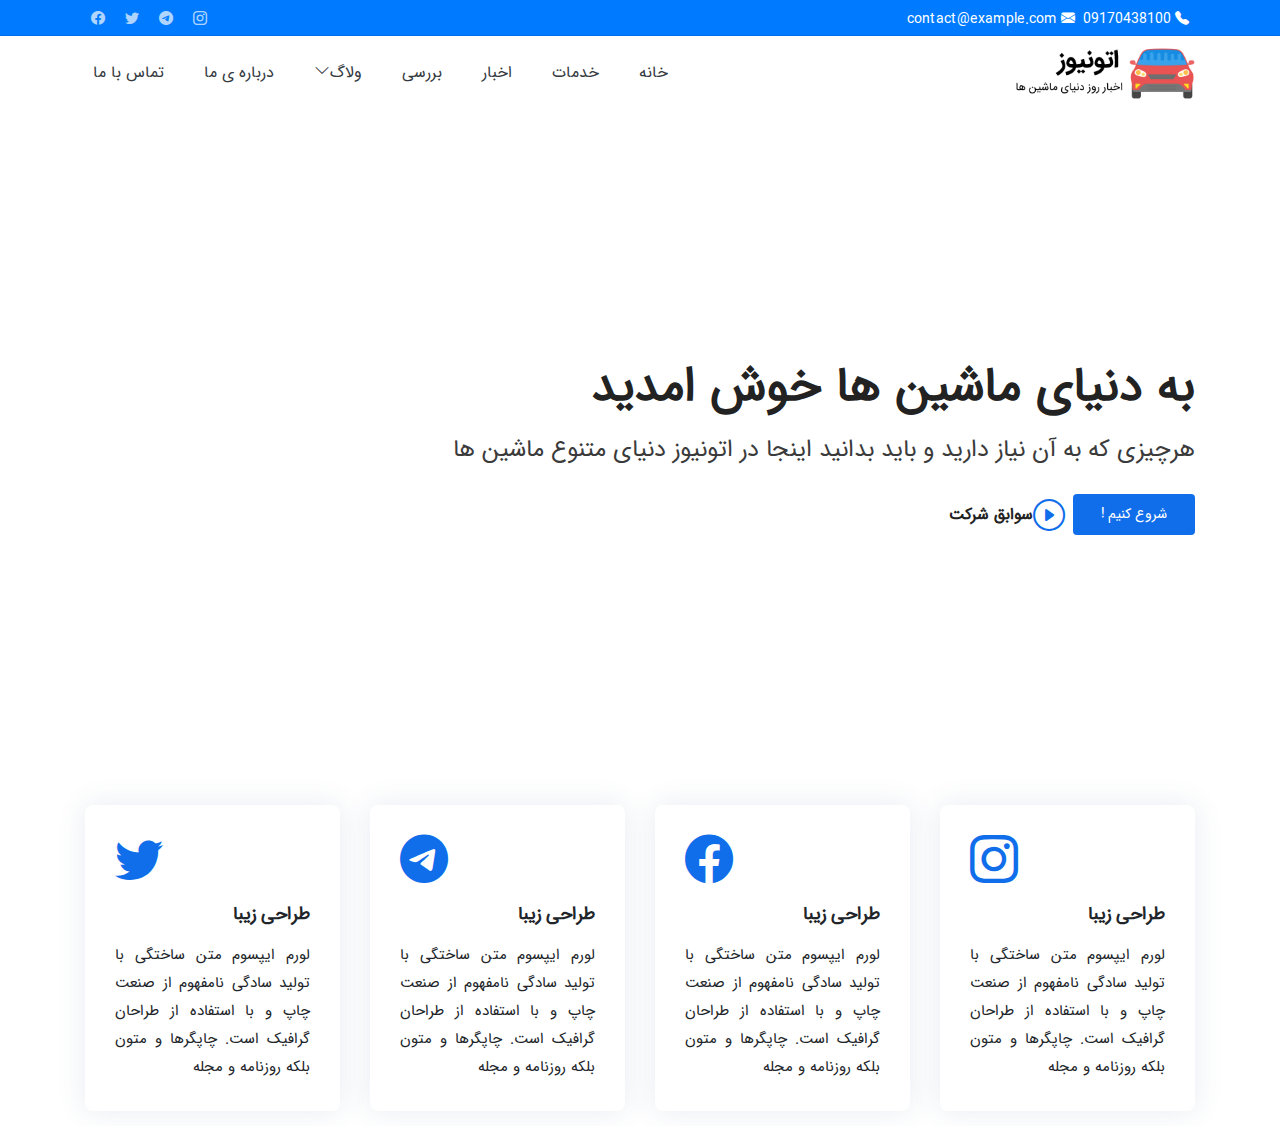
==== index.html @ 29fd014a "Rename index2.html to index.html" ====
<!DOCTYPE html>
<html lang="en">
<head>
    <meta charset="UTF-8">
    <meta http-equiv="X-UA-Compatible" content="IE=edge">
    <meta name="viewport" content="width=device-width, initial-scale=1.0">
    <link rel="stylesheet" href="css/bootstrap-grid.min.css" />
    <link rel="stylesheet" href="css/bootstrap-reboot.min.css" />
    <link rel="stylesheet" href="css/bootstrap.min.css" />
    <link rel="stylesheet" href="css/bootstrap-icons/bootstrap-icons.css" />
    <link rel="stylesheet" href="css/_index.css" />
    <title></title>
</head>
<body>
    <div class="top-bar d-flex align-items-center">
        <div class="container">
            <div class="row d-flex justify-content-center justify-content-md-between">
                <div class="topbar-right">
                    <ul>
                        <li><i class="bi bi-telephone-fill"></i></li>
                        <li>09170438100</li>
                        <li></li>
                        <li><i class="bi bi-envelope-fill"></i></li>
                        <li>contact@example.com</li>
                    </ul>
                </div>
                <div class="topbar-left">
                    <ul>
                        <li class="mr-3"><a href="#"><i class="bi bi-instagram"></i></a></li>
                        <li class="mr-3"><a href="#"><i class="bi bi-telegram"></i></a></li>
                        <li class="mr-3"><a href="#"><i class="bi bi-twitter"></i></a></li>
                        <li class="mr-3"><a href="#"><i class="bi bi-facebook"></i></a></li>
                    </ul>
                </div>
            </div>
        </div>
    </div>
    <nav class="navbar navbar-expand-md sticky-top bg-white" id="navbar">
        <div class="container">
            <a href="#" class="navbar-brand m-0 p-0">
                <img src="carshop.png" alt="" width="180px">
            </a>
            <button class="btn navbar-toggler" data-target="#navbar-collapse" data-toggle="collapse" aria-expanded="false" aria-controls="navbar-collapse">
                <span class="bi bi-list"></span>
            </button>
            <div id="navbar-collapse" class="collapse navbar-collapse">
                <div class="navbar-nav mr-auto">
                    <a href="#" class="nav-item nav-link text-dark mr-4">خانه</a>
                    <a href="#" class="nav-item nav-link text-dark mr-4">خدمات</a>
                    <a href="#" class="nav-item nav-link text-dark mr-4">اخبار</a>
                    <a href="#" class="nav-item nav-link text-dark mr-4">بررسی</a>
                    <div class="dropdown">
                        <a href="#" class="nav-item nav-link text-dark mr-4" role="button" data-toggle="dropdown">ولاگ<span class="bi bi-chevron-down"></span></a>
                        <div class="dropdown-menu">
                            <a href="#" class="dropdown-item">ماشین های داخلی</a>
                            <a href="#" class="dropdown-item">ماشین های خارجی</a>
                            <a href="#" class="dropdown-item">تعمیرات خودرو</a>
                            <a href="#" class="dropdown-item">قیمت ها و بررسی</a>
                        </div>
                    </div>
                    <a href="#" class="nav-item nav-link text-dark mr-4">درباره ی ما</a>
                    <a href="#" class="nav-item nav-link text-dark mr-4">تماس با ما</a>
                </div>
            </div>
        </div>
    </nav>
      <!-- ======= Hero Section ======= -->
  <section id="hero" class="d-flex align-items-center">
    <div class="container">
      <h1 class="d-block text-right">به دنیای ماشین ها خوش امدید</h1>
      <h2 class="d-block text-right">هرچیزی که به آن نیاز دارید و باید بدانید اینجا در اتونیوز دنیای متنوع ماشین ها</h2>
      <div class="d-flex">
        <a href="#about" class="btn-get-started scrollto">شروع کنیم !</a>
        <a href="https://www.youtube.com/watch?v=jDDaplaOz7Q" class="glightbox btn-watch-video"><i class="bi bi-play-circle"></i><span>سوابق شرکت</span></a>
      </div>
    </div>
  </section>
  <!-- End Hero -->
  <div id="main">
      <div class="container">
          <div class="row">
            <div class="col-12 col-lg-3 col-md-6 mb-lg-0 mb-5">
                <div class="icon-box">
                    <div class="icon"><i class="bi bi-instagram"></i></div>
                    <h4 class="title-F">طراحی زیبا</h4>
                    <p class="text-justify text-F">
                        لورم ایپسوم متن ساختگی با تولید سادگی نامفهوم از صنعت چاپ و با استفاده از طراحان گرافیک است. چاپگرها و متون بلکه روزنامه و مجله 
                    </p>
                </div>
            </div>
            <div class="col-12 col-lg-3 col-md-6 mb-lg-0 mb-5">
              <div class="icon-box">
                <div class="icon"><i class="bi bi-facebook"></i></div>
                <h4 class="title-F">طراحی زیبا</h4>
                <p class="text-justify text-F">
                    لورم ایپسوم متن ساختگی با تولید سادگی نامفهوم از صنعت چاپ و با استفاده از طراحان گرافیک است. چاپگرها و متون بلکه روزنامه و مجله 
                </p>
              </div>
          </div>
          <div class="col-12 col-lg-3 col-md-6 mb-lg-0 mb-5">
              <div class="icon-box">
                <div class="icon"><i class="bi bi-telegram"></i></div>
                <h4 class="title-F">طراحی زیبا</h4>
                <p class="text-justify text-F">
                    لورم ایپسوم متن ساختگی با تولید سادگی نامفهوم از صنعت چاپ و با استفاده از طراحان گرافیک است. چاپگرها و متون بلکه روزنامه و مجله 
                </p>
              </div>
          </div>
          <div class="col-12 col-lg-3 col-md-6 mb-lg-0 mb-5">
              <div class="icon-box">
                  <div class="icon"><i class="bi bi-twitter"></i></div>
                  <h4 class="title-F">طراحی زیبا</h4>
                  <p class="text-justify text-F">
                      لورم ایپسوم متن ساختگی با تولید سادگی نامفهوم از صنعت چاپ و با استفاده از طراحان گرافیک است. چاپگرها و متون بلکه روزنامه و مجله 
                  </p>
              </div>
          </div>
          </div>
      </div>
  </div>
</body>
<script src="https://code.jquery.com/jquery-3.3.1.slim.min.js" integrity="sha384-q8i/X+965DzO0rT7abK41JStQIAqVgRVzpbzo5smXKp4YfRvH+8abtTE1Pi6jizo"
    crossorigin="anonymous"></script>
<script src="https://cdnjs.cloudflare.com/ajax/libs/popper.js/1.14.3/umd/popper.min.js" integrity="sha384-ZMP7rVo3mIykV+2+9J3UJ46jBk0WLaUAdn689aCwoqbBJiSnjAK/l8WvCWPIPm49"
    crossorigin="anonymous"></script>
<script src="https://stackpath.bootstrapcdn.com/bootstrap/4.1.3/js/bootstrap.min.js" integrity="sha384-ChfqqxuZUCnJSK3+MXmPNIyE6ZbWh2IMqE241rYiqJxyMiZ6OW/JmZQ5stwEULTy"
    crossorigin="anonymous"></script>
<script>
    $(function () {
        $('[data-toggle="popover"]').popover();
    });
    $(function () {
        $('[data-toggle="tooltip"]').tooltip();
    });
    window.addEventListener("scroll",function(){
        var header=document.getElementById("navbar");
        header.classList.toggle("sticky", window.scrollY > 2);
    })
</script>
</html>
---- css/_index.css ----
html,
*,
body {
  direction: rtl;
  font-family: iransansweb;
}
@font-face {
  font-family: iransansweb;
  src: url("../font/iransansweb/IRANSansWeb.eot") format("eot");
  src: url("../font/iransansweb/IRANSansWeb.ttf") format("ttf");
  src: url("../font/iransansweb/IRANSansWeb.woff") format("woff");
}
@font-face {
  font-family: iransansdn;
  src: url("../font/iransansdn/iransansdn.eot") format("eot");
  src: url("../font/iransansdn/iransansdn.ttf") format("ttf");
  src: url("../font/iransansdn/iransansdn.woff") format("woff");
}
::selection {
  background-color: #000;
  color: #fff;
}
.top-bar {
  background-color: #007bff;
  color: #fff;
  font-size: 14px;
  padding: 5px 0px;
  border-bottom: 1px solid rgba(0, 0, 0, 0.08);
}
.top-bar a {
  color: rgba(255, 255, 255, 0.7);
  transition: 0.3s;
}
.top-bar a:hover {
  color: white;
}
.topbar-right {
  float: right;
  margin-top: 4px;
}
.topbar-left {
  float: left;
  margin-top: 4px;
}
.topbar-left,
.topbar-right {
  padding-left: 21px;
  padding-right: 21px;
}
.topbar-left ul,
.topbar-right ul {
  padding: 0px;
  margin: 0px;
  list-style: none;
}
.topbar-left ul li,
.topbar-right ul li {
  display: inline-block;
}
#top-bar .nav-link i {
  font-size: 18px;
}
/*my nabar*/
.sticky {
  padding: 5px !important;
  box-shadow: 0 0.125rem 0.25rem rgba(0, 0, 0, 0.075) !important;
}
#navbar {
  padding: 10px;
  transition: all 0.5s ease-in-out 0s;
}
.navbar-nav .nav-link::before {
  content: "";
  position: absolute;
  left: 0;
  top: 80%;
  width: 0%;
  background-color: #fff;
  height: 2px;
  transition: all 0.5s linear;
  margin: 7px 0;
}
.navbar-nav .nav-link::after {
  content: "";
  position: absolute;
  right: 0;
  top: 80%;
  width: 0%;
  background-color: #fff;
  height: 2px;
  transition: all 0.5s linear;
  margin: 7px 0;
}
.navbar-nav .nav-link {
  position: relative;
}
.navbar-nav .nav-link:hover::before {
  width: 100%;
  background-color: #007bff;
}
.navbar-nav .nav-link:hover::after {
  width: 100%;
  background-color: #007bff;
}
.navbar-nav .nav-link:hover {
  color: #007bff !important;
}
.navbar-nav .dropdown-menu {
  padding: 10px 0;
  border: 1px solid rgba(0, 0, 0, 0.08);
}
.navbar-nav .dropdown-menu .dropdown-item {
  text-align: right;
  padding: 10px;
}
#hero {
  width: 100%;
  height: 75vh;
  background: url("https://images01.nicepage.com/c461c07a441a5d220e8feb1a/7b41792002e653d393caf40e/vbvbvbvb.jpg") top right;
  background-size: cover;
  position: relative;
  background-repeat: no-repeat;
}

#hero:before {
  content: "";
  background: rgba(255, 255, 255, 0.5);
  position: absolute;
  bottom: 0;
  top: 0;
  left: 0;
  right: 0;
}
#hero .container {
  position: relative;
}
#hero h1 {
  margin: 0;
  margin-bottom: 5px;
  font-size: 48px;
  font-weight: 700;
  line-height: 56px;
  color: #222222;
}

#hero h1 span {
  color: #106eea;
}

#hero h2 {
  color: #3b3b3b;
  margin: 5px 0 30px 0;
  margin-top: 20px;
  font-size: 24px;
  font-weight: 400;
}

#hero .btn-get-started {
  text-transform: uppercase;
  font-weight: 500;
  font-size: 14px;
  letter-spacing: 1px;
  display: inline-block;
  padding: 10px 28px;
  border-radius: 4px;
  transition: 0.5s;
  color: #fff;
  background: #106eea;
}

#hero .btn-get-started:hover {
  background: #247cf0;
}

#hero .btn-watch-video {
  font-size: 16px;
  transition: 0.5s;
  margin-left: 25px;
  color: #222222;
  font-weight: 600;
  display: flex;
  align-items: center;
}

#hero .btn-watch-video i {
  color: #106eea;
  font-size: 32px;
  transition: 0.3s;
  line-height: 0;
  margin-right: 8px;
}

#hero .btn-watch-video:hover {
  color: #106eea;
}

#hero .btn-watch-video:hover i {
  color: #3b8af2;
}

@media (min-width: 1024px) {
  #hero {
    background-attachment: fixed;
  }
}

@media (max-width: 768px) {
  #hero {
    height: 100vh;
  }
  #hero h1 {
    font-size: 28px;
    line-height: 36px;
  }
  #hero h2 {
    font-size: 18px;
    line-height: 24px;
    margin-bottom: 30px;
  }
  #hero .btn-get-started,
  #hero .btn-watch-video {
    font-size: 13px;
  }
}

@media (max-height: 500px) {
  #hero {
    height: 120vh;
  }
}
.icon-box {
  padding: 30px;
  position: relative;
  overflow: hidden;
  background-color: #fff;
  box-shadow: 0 0 29px 0 rgba(68, 88, 144, 0.12);
  transition: all 0.3s ease-in-out;
  border-radius: 8px;
  z-index: 1;
}
.icon-box::before {
  content: "";
  position: absolute;
  background: #cbe0fb;
  right: 0;
  left: 0;
  bottom: 0;
  top: 100%;
  transition: all 0.3s;
  z-index: -1;
}

.icon-box:hover::before {
  background: #106eea;
  top: 0;
  border-radius: 0px;
}
.icon {
  margin-bottom: 15px;
}
.icon i {
  font-size: 48px;
  line-height: 1;
  color: #106eea;
  transition: all 0.3s ease-in-out;
}
#main {
  margin-top: 20px;
  margin-bottom: 15px;
}
.icon-box h4 {
  font-weight: 700;
  margin-bottom: 15px;
  font-size: 18px;
  text-align: right;
}
.icon-box p {
  font-size: 15px;
  line-height: 28px;
  margin-bottom: 0;
}
.icon-box:hover {
  color: #fff;
}
.icon-box:hover .icon i {
  color: #fff;
}
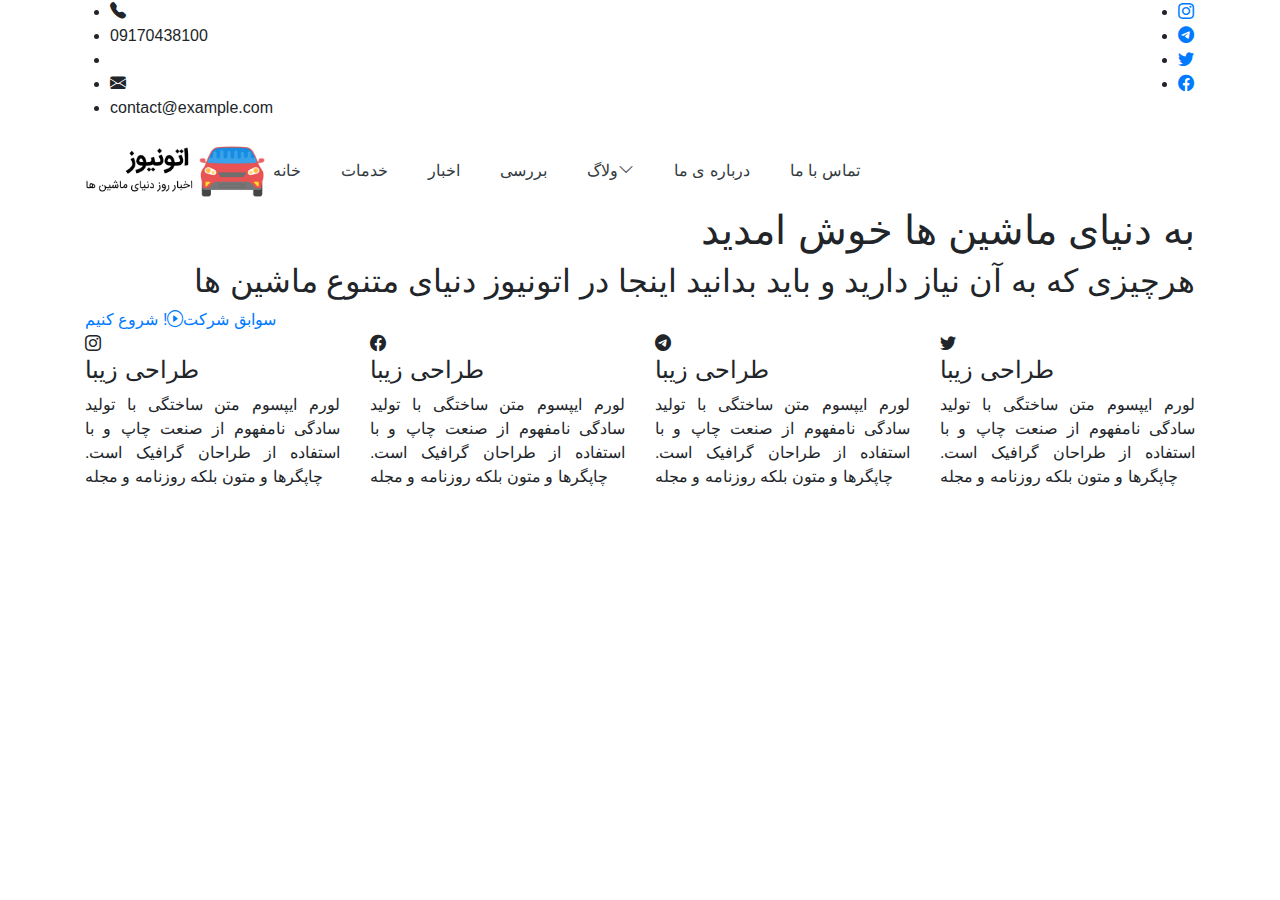
==== commit ba11efa6: "Update index.html" ====
--- a/index.html
+++ b/index.html
@@ -8,7 +8,7 @@
     <link rel="stylesheet" href="css/bootstrap-reboot.min.css" />
     <link rel="stylesheet" href="css/bootstrap.min.css" />
     <link rel="stylesheet" href="css/bootstrap-icons/bootstrap-icons.css" />
-    <link rel="stylesheet" href="css/_index.css" />
+    <link rel="stylesheet" href="css/style.css" />
     <title></title>
 </head>
 <body>
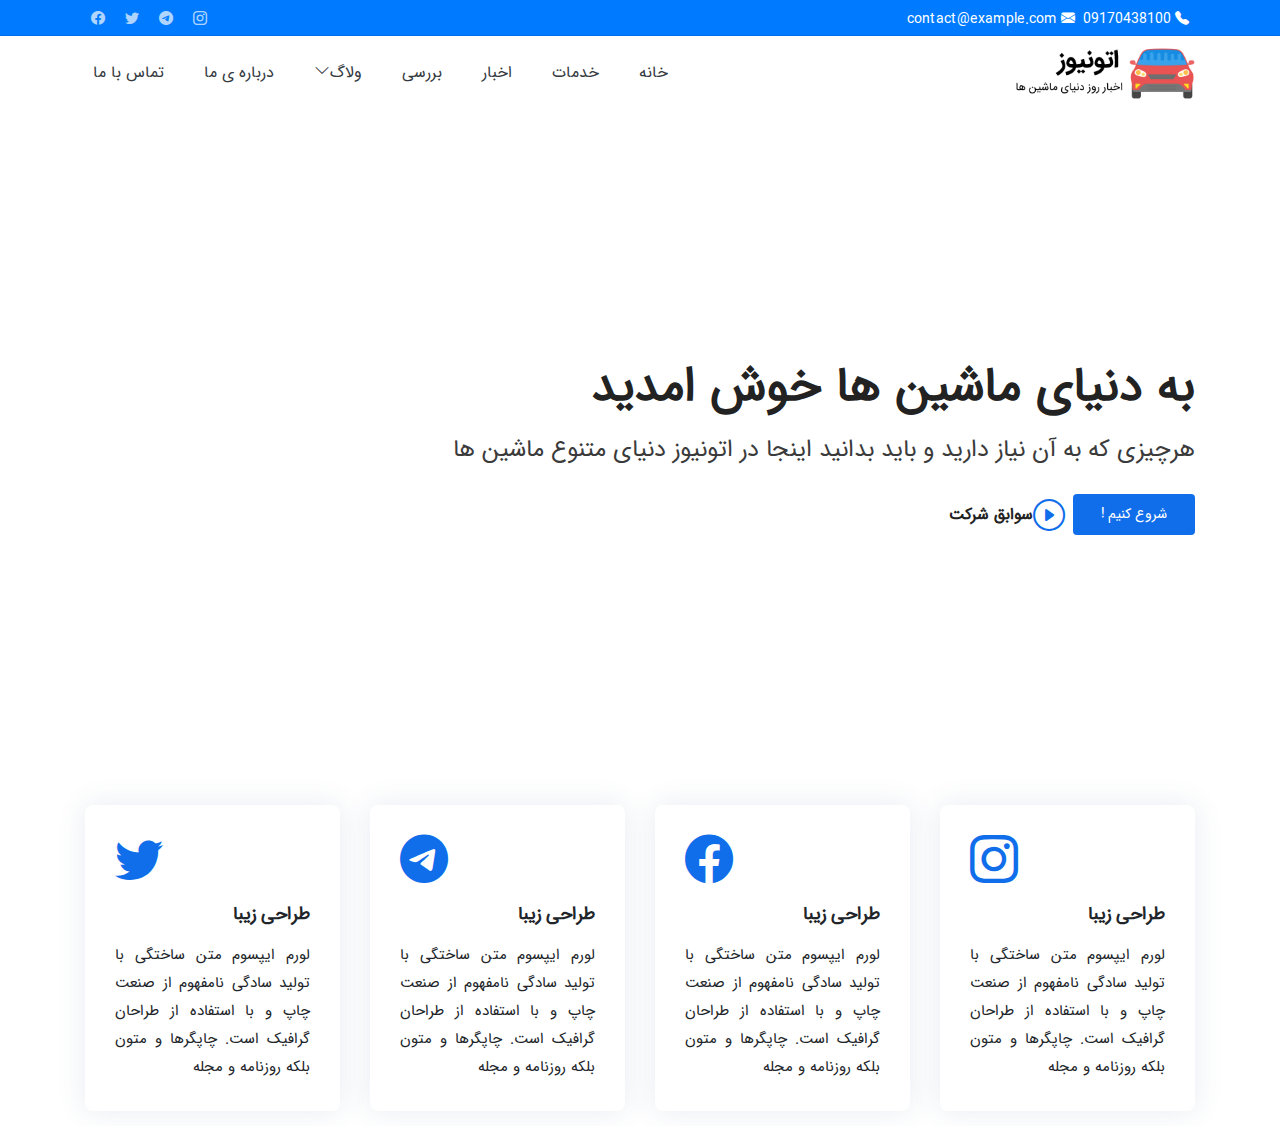
==== commit 40b4c8e2: "Update index.html" ====
--- a/index.html
+++ b/index.html
@@ -10,6 +10,294 @@
     <link rel="stylesheet" href="css/bootstrap-icons/bootstrap-icons.css" />
     <link rel="stylesheet" href="css/style.css" />
     <title></title>
+    <style>
+    html,
+*,
+body {
+  direction: rtl;
+  font-family: iransansweb;
+}
+@font-face {
+  font-family: iransansweb;
+  src: url("../font/iransansweb/IRANSansWeb.eot") format("eot");
+  src: url("../font/iransansweb/IRANSansWeb.ttf") format("ttf");
+  src: url("../font/iransansweb/IRANSansWeb.woff") format("woff");
+}
+@font-face {
+  font-family: iransansdn;
+  src: url("../font/iransansdn/iransansdn.eot") format("eot");
+  src: url("../font/iransansdn/iransansdn.ttf") format("ttf");
+  src: url("../font/iransansdn/iransansdn.woff") format("woff");
+}
+::selection {
+  background-color: #000;
+  color: #fff;
+}
+.top-bar {
+  background-color: #007bff;
+  color: #fff;
+  font-size: 14px;
+  padding: 5px 0px;
+  border-bottom: 1px solid rgba(0, 0, 0, 0.08);
+}
+.top-bar a {
+  color: rgba(255, 255, 255, 0.7);
+  transition: 0.3s;
+}
+.top-bar a:hover {
+  color: white;
+}
+.topbar-right {
+  float: right;
+  margin-top: 4px;
+}
+.topbar-left {
+  float: left;
+  margin-top: 4px;
+}
+.topbar-left,
+.topbar-right {
+  padding-left: 21px;
+  padding-right: 21px;
+}
+.topbar-left ul,
+.topbar-right ul {
+  padding: 0px;
+  margin: 0px;
+  list-style: none;
+}
+.topbar-left ul li,
+.topbar-right ul li {
+  display: inline-block;
+}
+#top-bar .nav-link i {
+  font-size: 18px;
+}
+/*my nabar*/
+.sticky {
+  padding: 5px !important;
+  box-shadow: 0 0.125rem 0.25rem rgba(0, 0, 0, 0.075) !important;
+}
+#navbar {
+  padding: 10px;
+  transition: all 0.5s ease-in-out 0s;
+}
+.navbar-nav .nav-link::before {
+  content: "";
+  position: absolute;
+  left: 0;
+  top: 80%;
+  width: 0%;
+  background-color: #fff;
+  height: 2px;
+  transition: all 0.5s linear;
+  margin: 7px 0;
+}
+.navbar-nav .nav-link::after {
+  content: "";
+  position: absolute;
+  right: 0;
+  top: 80%;
+  width: 0%;
+  background-color: #fff;
+  height: 2px;
+  transition: all 0.5s linear;
+  margin: 7px 0;
+}
+.navbar-nav .nav-link {
+  position: relative;
+}
+.navbar-nav .nav-link:hover::before {
+  width: 100%;
+  background-color: #007bff;
+}
+.navbar-nav .nav-link:hover::after {
+  width: 100%;
+  background-color: #007bff;
+}
+.navbar-nav .nav-link:hover {
+  color: #007bff !important;
+}
+.navbar-nav .dropdown-menu {
+  padding: 10px 0;
+  border: 1px solid rgba(0, 0, 0, 0.08);
+}
+.navbar-nav .dropdown-menu .dropdown-item {
+  text-align: right;
+  padding: 10px;
+}
+#hero {
+  width: 100%;
+  height: 75vh;
+  background: url("https://images01.nicepage.com/c461c07a441a5d220e8feb1a/7b41792002e653d393caf40e/vbvbvbvb.jpg") top right;
+  background-size: cover;
+  position: relative;
+  background-repeat: no-repeat;
+}
+
+#hero:before {
+  content: "";
+  background: rgba(255, 255, 255, 0.5);
+  position: absolute;
+  bottom: 0;
+  top: 0;
+  left: 0;
+  right: 0;
+}
+#hero .container {
+  position: relative;
+}
+#hero h1 {
+  margin: 0;
+  margin-bottom: 5px;
+  font-size: 48px;
+  font-weight: 700;
+  line-height: 56px;
+  color: #222222;
+}
+
+#hero h1 span {
+  color: #106eea;
+}
+
+#hero h2 {
+  color: #3b3b3b;
+  margin: 5px 0 30px 0;
+  margin-top: 20px;
+  font-size: 24px;
+  font-weight: 400;
+}
+
+#hero .btn-get-started {
+  text-transform: uppercase;
+  font-weight: 500;
+  font-size: 14px;
+  letter-spacing: 1px;
+  display: inline-block;
+  padding: 10px 28px;
+  border-radius: 4px;
+  transition: 0.5s;
+  color: #fff;
+  background: #106eea;
+}
+
+#hero .btn-get-started:hover {
+  background: #247cf0;
+}
+
+#hero .btn-watch-video {
+  font-size: 16px;
+  transition: 0.5s;
+  margin-left: 25px;
+  color: #222222;
+  font-weight: 600;
+  display: flex;
+  align-items: center;
+}
+
+#hero .btn-watch-video i {
+  color: #106eea;
+  font-size: 32px;
+  transition: 0.3s;
+  line-height: 0;
+  margin-right: 8px;
+}
+
+#hero .btn-watch-video:hover {
+  color: #106eea;
+}
+
+#hero .btn-watch-video:hover i {
+  color: #3b8af2;
+}
+
+@media (min-width: 1024px) {
+  #hero {
+    background-attachment: fixed;
+  }
+}
+
+@media (max-width: 768px) {
+  #hero {
+    height: 100vh;
+  }
+  #hero h1 {
+    font-size: 28px;
+    line-height: 36px;
+  }
+  #hero h2 {
+    font-size: 18px;
+    line-height: 24px;
+    margin-bottom: 30px;
+  }
+  #hero .btn-get-started,
+  #hero .btn-watch-video {
+    font-size: 13px;
+  }
+}
+
+@media (max-height: 500px) {
+  #hero {
+    height: 120vh;
+  }
+}
+.icon-box {
+  padding: 30px;
+  position: relative;
+  overflow: hidden;
+  background-color: #fff;
+  box-shadow: 0 0 29px 0 rgba(68, 88, 144, 0.12);
+  transition: all 0.3s ease-in-out;
+  border-radius: 8px;
+  z-index: 1;
+}
+.icon-box::before {
+  content: "";
+  position: absolute;
+  background: #cbe0fb;
+  right: 0;
+  left: 0;
+  bottom: 0;
+  top: 100%;
+  transition: all 0.3s;
+  z-index: -1;
+}
+
+.icon-box:hover::before {
+  background: #106eea;
+  top: 0;
+  border-radius: 0px;
+}
+.icon {
+  margin-bottom: 15px;
+}
+.icon i {
+  font-size: 48px;
+  line-height: 1;
+  color: #106eea;
+  transition: all 0.3s ease-in-out;
+}
+#main {
+  margin-top: 20px;
+  margin-bottom: 15px;
+}
+.icon-box h4 {
+  font-weight: 700;
+  margin-bottom: 15px;
+  font-size: 18px;
+  text-align: right;
+}
+.icon-box p {
+  font-size: 15px;
+  line-height: 28px;
+  margin-bottom: 0;
+}
+.icon-box:hover {
+  color: #fff;
+}
+.icon-box:hover .icon i {
+  color: #fff;
+}</style>
 </head>
 <body>
     <div class="top-bar d-flex align-items-center">
--- a/css/style.css
+++ b/css/style.css
@@ -0,0 +1,287 @@
+html,
+*,
+body {
+  direction: rtl;
+  font-family: iransansweb;
+}
+@font-face {
+  font-family: iransansweb;
+  src: url("../font/iransansweb/IRANSansWeb.eot") format("eot");
+  src: url("../font/iransansweb/IRANSansWeb.ttf") format("ttf");
+  src: url("../font/iransansweb/IRANSansWeb.woff") format("woff");
+}
+@font-face {
+  font-family: iransansdn;
+  src: url("../font/iransansdn/iransansdn.eot") format("eot");
+  src: url("../font/iransansdn/iransansdn.ttf") format("ttf");
+  src: url("../font/iransansdn/iransansdn.woff") format("woff");
+}
+::selection {
+  background-color: #000;
+  color: #fff;
+}
+.top-bar {
+  background-color: #007bff;
+  color: #fff;
+  font-size: 14px;
+  padding: 5px 0px;
+  border-bottom: 1px solid rgba(0, 0, 0, 0.08);
+}
+.top-bar a {
+  color: rgba(255, 255, 255, 0.7);
+  transition: 0.3s;
+}
+.top-bar a:hover {
+  color: white;
+}
+.topbar-right {
+  float: right;
+  margin-top: 4px;
+}
+.topbar-left {
+  float: left;
+  margin-top: 4px;
+}
+.topbar-left,
+.topbar-right {
+  padding-left: 21px;
+  padding-right: 21px;
+}
+.topbar-left ul,
+.topbar-right ul {
+  padding: 0px;
+  margin: 0px;
+  list-style: none;
+}
+.topbar-left ul li,
+.topbar-right ul li {
+  display: inline-block;
+}
+#top-bar .nav-link i {
+  font-size: 18px;
+}
+/*my nabar*/
+.sticky {
+  padding: 5px !important;
+  box-shadow: 0 0.125rem 0.25rem rgba(0, 0, 0, 0.075) !important;
+}
+#navbar {
+  padding: 10px;
+  transition: all 0.5s ease-in-out 0s;
+}
+.navbar-nav .nav-link::before {
+  content: "";
+  position: absolute;
+  left: 0;
+  top: 80%;
+  width: 0%;
+  background-color: #fff;
+  height: 2px;
+  transition: all 0.5s linear;
+  margin: 7px 0;
+}
+.navbar-nav .nav-link::after {
+  content: "";
+  position: absolute;
+  right: 0;
+  top: 80%;
+  width: 0%;
+  background-color: #fff;
+  height: 2px;
+  transition: all 0.5s linear;
+  margin: 7px 0;
+}
+.navbar-nav .nav-link {
+  position: relative;
+}
+.navbar-nav .nav-link:hover::before {
+  width: 100%;
+  background-color: #007bff;
+}
+.navbar-nav .nav-link:hover::after {
+  width: 100%;
+  background-color: #007bff;
+}
+.navbar-nav .nav-link:hover {
+  color: #007bff !important;
+}
+.navbar-nav .dropdown-menu {
+  padding: 10px 0;
+  border: 1px solid rgba(0, 0, 0, 0.08);
+}
+.navbar-nav .dropdown-menu .dropdown-item {
+  text-align: right;
+  padding: 10px;
+}
+#hero {
+  width: 100%;
+  height: 75vh;
+  background: url("https://images01.nicepage.com/c461c07a441a5d220e8feb1a/7b41792002e653d393caf40e/vbvbvbvb.jpg") top right;
+  background-size: cover;
+  position: relative;
+  background-repeat: no-repeat;
+}
+
+#hero:before {
+  content: "";
+  background: rgba(255, 255, 255, 0.5);
+  position: absolute;
+  bottom: 0;
+  top: 0;
+  left: 0;
+  right: 0;
+}
+#hero .container {
+  position: relative;
+}
+#hero h1 {
+  margin: 0;
+  margin-bottom: 5px;
+  font-size: 48px;
+  font-weight: 700;
+  line-height: 56px;
+  color: #222222;
+}
+
+#hero h1 span {
+  color: #106eea;
+}
+
+#hero h2 {
+  color: #3b3b3b;
+  margin: 5px 0 30px 0;
+  margin-top: 20px;
+  font-size: 24px;
+  font-weight: 400;
+}
+
+#hero .btn-get-started {
+  text-transform: uppercase;
+  font-weight: 500;
+  font-size: 14px;
+  letter-spacing: 1px;
+  display: inline-block;
+  padding: 10px 28px;
+  border-radius: 4px;
+  transition: 0.5s;
+  color: #fff;
+  background: #106eea;
+}
+
+#hero .btn-get-started:hover {
+  background: #247cf0;
+}
+
+#hero .btn-watch-video {
+  font-size: 16px;
+  transition: 0.5s;
+  margin-left: 25px;
+  color: #222222;
+  font-weight: 600;
+  display: flex;
+  align-items: center;
+}
+
+#hero .btn-watch-video i {
+  color: #106eea;
+  font-size: 32px;
+  transition: 0.3s;
+  line-height: 0;
+  margin-right: 8px;
+}
+
+#hero .btn-watch-video:hover {
+  color: #106eea;
+}
+
+#hero .btn-watch-video:hover i {
+  color: #3b8af2;
+}
+
+@media (min-width: 1024px) {
+  #hero {
+    background-attachment: fixed;
+  }
+}
+
+@media (max-width: 768px) {
+  #hero {
+    height: 100vh;
+  }
+  #hero h1 {
+    font-size: 28px;
+    line-height: 36px;
+  }
+  #hero h2 {
+    font-size: 18px;
+    line-height: 24px;
+    margin-bottom: 30px;
+  }
+  #hero .btn-get-started,
+  #hero .btn-watch-video {
+    font-size: 13px;
+  }
+}
+
+@media (max-height: 500px) {
+  #hero {
+    height: 120vh;
+  }
+}
+.icon-box {
+  padding: 30px;
+  position: relative;
+  overflow: hidden;
+  background-color: #fff;
+  box-shadow: 0 0 29px 0 rgba(68, 88, 144, 0.12);
+  transition: all 0.3s ease-in-out;
+  border-radius: 8px;
+  z-index: 1;
+}
+.icon-box::before {
+  content: "";
+  position: absolute;
+  background: #cbe0fb;
+  right: 0;
+  left: 0;
+  bottom: 0;
+  top: 100%;
+  transition: all 0.3s;
+  z-index: -1;
+}
+
+.icon-box:hover::before {
+  background: #106eea;
+  top: 0;
+  border-radius: 0px;
+}
+.icon {
+  margin-bottom: 15px;
+}
+.icon i {
+  font-size: 48px;
+  line-height: 1;
+  color: #106eea;
+  transition: all 0.3s ease-in-out;
+}
+#main {
+  margin-top: 20px;
+  margin-bottom: 15px;
+}
+.icon-box h4 {
+  font-weight: 700;
+  margin-bottom: 15px;
+  font-size: 18px;
+  text-align: right;
+}
+.icon-box p {
+  font-size: 15px;
+  line-height: 28px;
+  margin-bottom: 0;
+}
+.icon-box:hover {
+  color: #fff;
+}
+.icon-box:hover .icon i {
+  color: #fff;
+}
